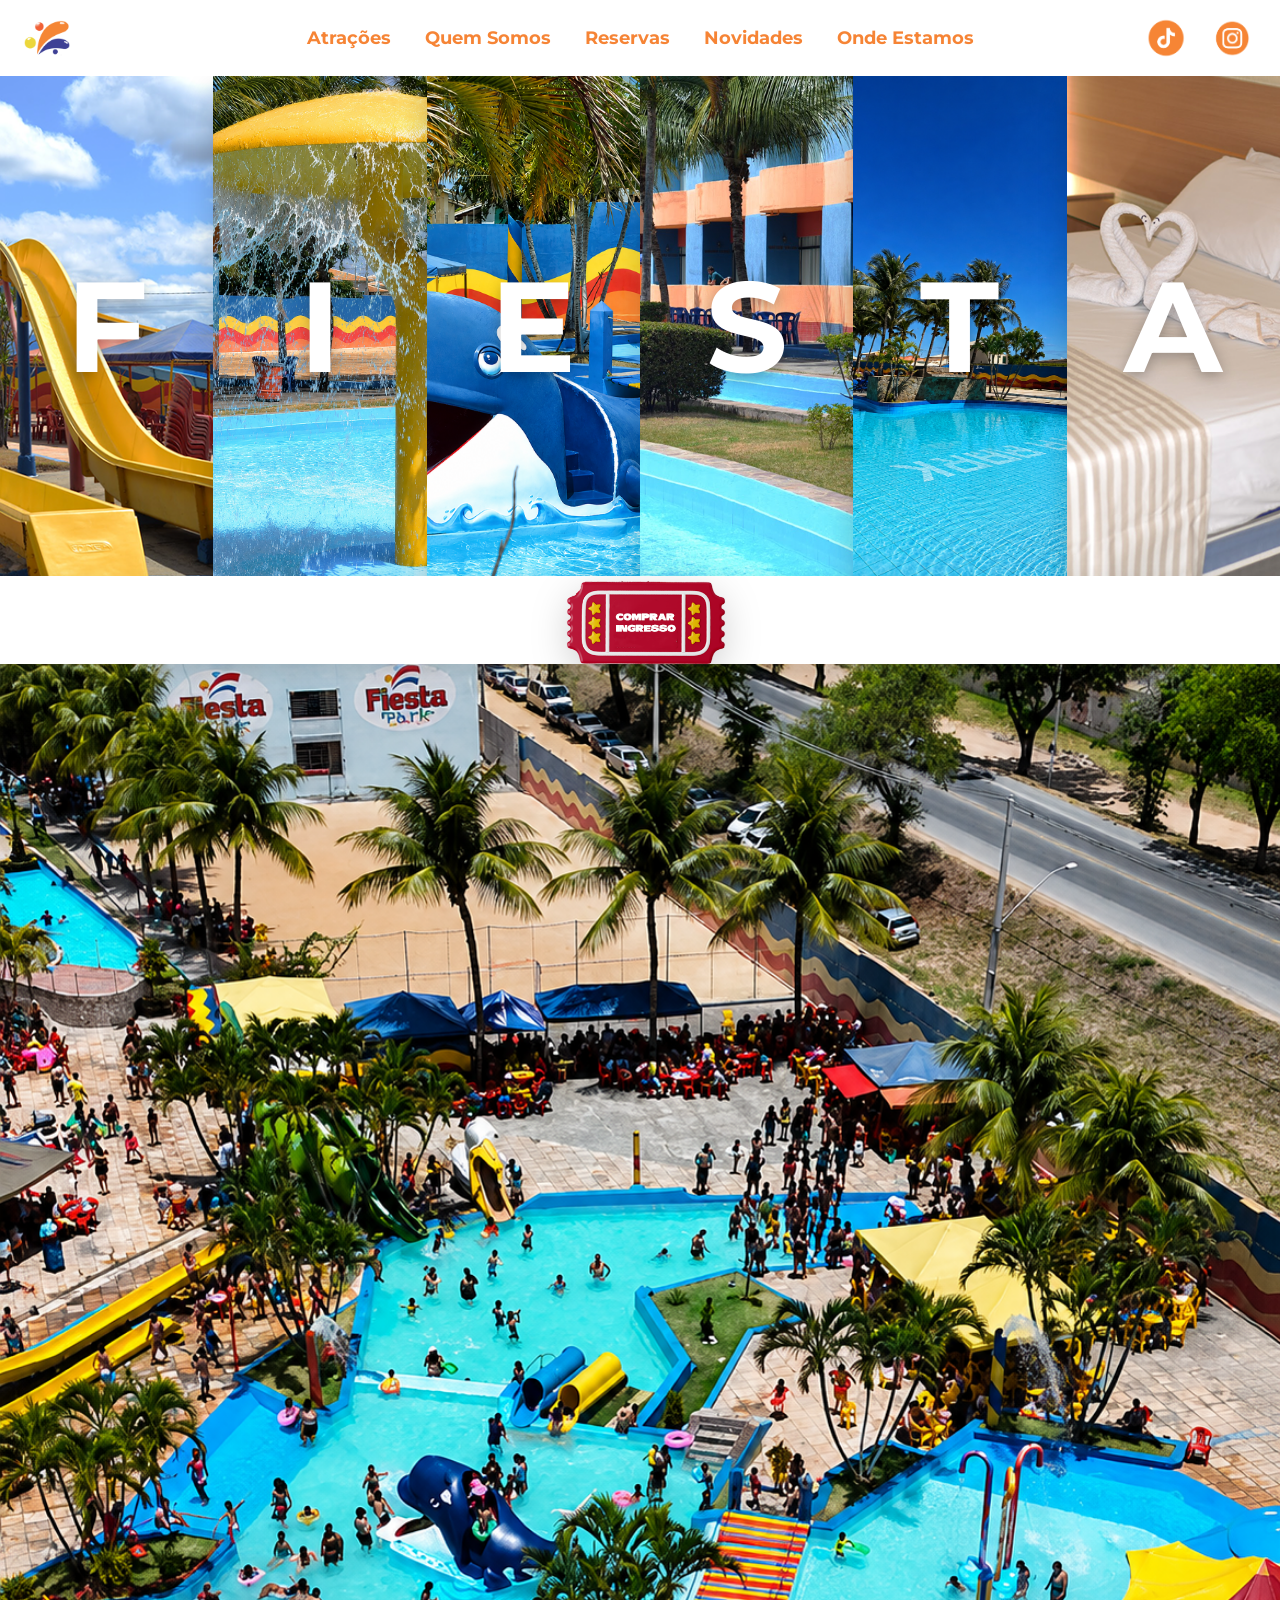
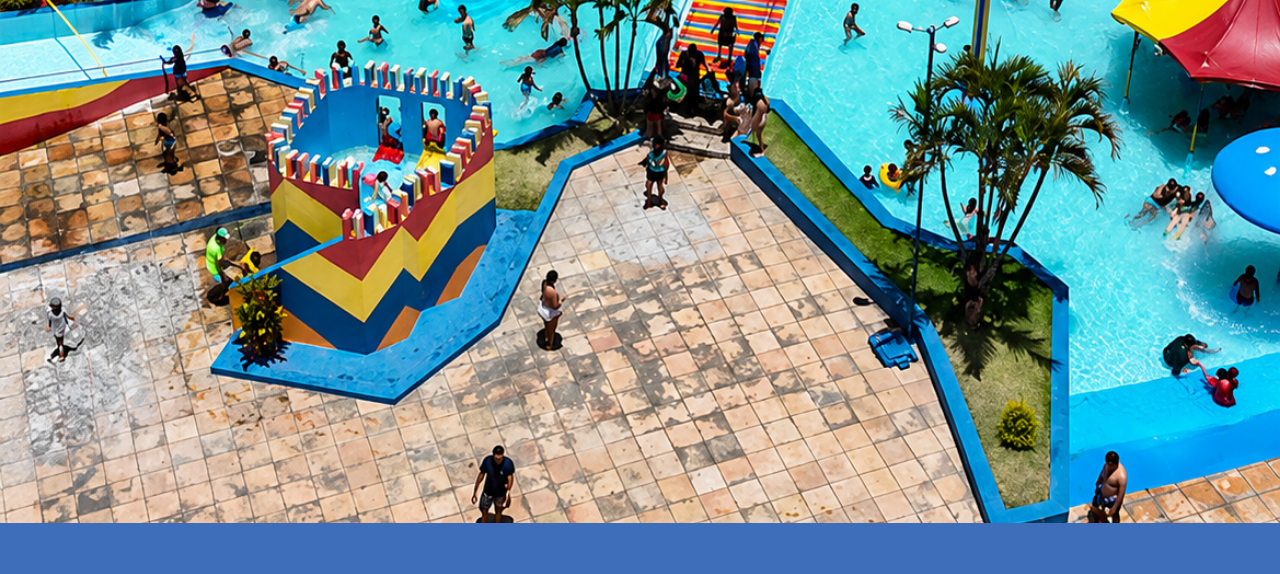
==== central/index.html @ 9ff5170f "up front" ====
<!DOCTYPE html>
<html lang="pt-BR">
<head>
  <meta charset="UTF-8">
  <meta name="viewport" content="width=device-width, initial-scale=1.0">
  <title>Central</title>
  <link rel="icon" href="assets/favicon.ico" type="image/x-icon">
  <link rel="stylesheet" href="style.css">
</head>
<body>
  <header class="site-header">
    <a href="#" class="site-header__logo-link" aria-label="Fiesta Park Hotel">
      <img src="assets/logo-header.webp" alt="Fiesta Park Hotel logo" class="site-header__logo">
    </a>
    <nav class="site-nav" aria-label="Navegação principal">
      <a href="#" class="site-nav__link">Atrações</a>
      <a href="#" class="site-nav__link">Quem Somos</a>
      <a href="#" class="site-nav__link">Reservas</a>
      <a href="#" class="site-nav__link">Novidades</a>
      <a href="#" class="site-nav__link">Onde Estamos</a>
    </nav>
    <div class="site-header__actions">
      <a href="#" class="site-header__social" aria-label="TikTok">
        <img src="assets/tiktok.webp" alt="" class="site-header__social-icon" aria-hidden="true">
      </a>
      <a href="#" class="site-header__social" aria-label="Instagram">
        <img src="assets/instagram.webp" alt="" class="site-header__social-icon" aria-hidden="true">
      </a>
    </div>
  </header>
  <section class="exib" aria-label="Exib">
    <div class="exib__viewer">
      <div class="exib__track">
        <div class="exib__item">
          <img src="assets/planner/escorrega.webp" alt="Escorrega do parque aquático" class="exib__image">
          <span class="exib__letter">F</span>
        </div>
        <div class="exib__item">
          <img src="assets/planner/guarda-chuva.webp" alt="Área com guarda-sol do Fiesta Park" class="exib__image">
          <span class="exib__letter">I</span>
        </div>
        <div class="exib__item">
          <img src="assets/planner/baleia.webp" alt="Atração infantil em formato de baleia" class="exib__image">
          <span class="exib__letter">E</span>
        </div>
        <div class="exib__item">
          <img src="assets/planner/piscina.webp" alt="Piscina do Fiesta Park" class="exib__image">
          <span class="exib__letter">S</span>
        </div>
        <div class="exib__item">
          <img src="assets/planner/piscina2.webp" alt="Outra área de piscina do Fiesta Park" class="exib__image">
          <span class="exib__letter">T</span>
        </div>
        <div class="exib__item">
          <img src="assets/planner/quarto.webp" alt="Quarto do Fiesta Park" class="exib__image">
          <span class="exib__letter">A</span>
        </div>
      </div>
    </div>
  </section>
  <div class="section-divider" aria-hidden="true">
    <img src="assets/ingresso.webp" alt="" class="section-divider__ticket">
  </div>
  <section class="blue-panel" aria-label="Painel visual">
    <div class="blue-panel__background"></div>
  </section>
</body>
</html>
---- central/style.css ----
@import url("https://fonts.googleapis.com/css2?family=Montserrat:wght@600;700&display=swap");

html {
  scrollbar-width: thin;
  scrollbar-color: rgba(255, 255, 255, 0.68) transparent;
}

html::-webkit-scrollbar {
  width: 10px;
}

html::-webkit-scrollbar-track {
  background: transparent;
}

html::-webkit-scrollbar-thumb {
  background: rgba(255, 255, 255, 0.68);
  border-radius: 999px;
  border: 2px solid transparent;
  background-clip: padding-box;
}

html::-webkit-scrollbar-thumb:hover {
  background: rgba(255, 255, 255, 0.84);
  background-clip: padding-box;
}

* {
  scrollbar-width: thin;
  scrollbar-color: rgba(255, 255, 255, 0.68) transparent;
}

body {
  margin: 0;
  min-height: 160vh;
  background-color: #3E6DBA;
}

.site-header {
  display: grid;
  grid-template-columns: 1fr auto 1fr;
  align-items: center;
  column-gap: 24px;
  width: 100%;
  height: 76px;
  padding: 0 24px;
  background-color: #FFFFFF;
  box-sizing: border-box;
}

.site-header__logo-link {
  display: inline-flex;
  align-items: center;
  justify-self: start;
  text-decoration: none;
  transition: transform 160ms ease, filter 160ms ease;
}

.site-header__logo {
  display: block;
  width: auto;
  height: 46px;
  transition: transform 160ms ease;
}

.site-header__logo-link:hover,
.site-header__logo-link:focus-visible {
  transform: translateY(-2px);
  filter: drop-shadow(0 6px 10px rgba(61, 64, 148, 0.18));
}

.site-header__logo-link:hover .site-header__logo,
.site-header__logo-link:focus-visible .site-header__logo {
  transform: scale(1.04);
}

.site-header__logo-link:active {
  transform: translateY(0) scale(0.98);
}

.site-header__logo-link:active .site-header__logo {
  transform: scale(0.97);
}

.site-nav {
  display: flex;
  align-items: center;
  gap: 34px;
  justify-content: center;
  justify-self: center;
}

.site-nav__link {
  position: relative;
  color: #F68435;
  font-family: "Montserrat", sans-serif;
  font-size: 18px;
  font-weight: 700;
  text-decoration: none;
  white-space: nowrap;
}

.site-nav__link::after {
  content: "";
  position: absolute;
  left: 0;
  bottom: -6px;
  width: 100%;
  height: 2px;
  background-color: #F68435;
  transform: scaleX(0);
  transform-origin: center;
  transition: transform 160ms ease;
}

.site-nav__link:hover::after,
.site-nav__link:focus-visible::after,
.site-nav__link:active::after {
  transform: scaleX(1);
}

.site-header__actions {
  display: flex;
  align-items: center;
  justify-self: end;
  gap: 12px;
  min-width: max-content;
}

.site-header__social {
  display: inline-flex;
  align-items: center;
  justify-content: center;
  width: 52px;
  height: 52px;
  text-decoration: none;
  transition: transform 160ms ease, filter 160ms ease;
}

.site-header__social-icon {
  display: block;
  width: 40px;
  height: 40px;
  object-fit: contain;
  transition: transform 160ms ease;
}

.site-header__social:hover,
.site-header__social:focus-visible {
  transform: translateY(-2px);
  filter: drop-shadow(0 6px 10px rgba(61, 64, 148, 0.18));
}

.site-header__social:hover .site-header__social-icon,
.site-header__social:focus-visible .site-header__social-icon {
  transform: scale(1.08);
}

.site-header__social:active {
  transform: translateY(0) scale(0.96);
}

.site-header__social:active .site-header__social-icon {
  transform: scale(0.94);
}

.exib {
  width: 100%;
  height: 500px;
  background-color: #F7D24A;
  padding: 0;
  box-sizing: border-box;
  display: grid;
  align-items: stretch;
}

.exib__viewer {
  width: 100%;
  height: 100%;
  margin: 0 auto;
  overflow: hidden;
}

.exib__track {
  display: grid;
  grid-template-columns: repeat(6, minmax(0, 1fr));
  gap: 0;
  height: 100%;
}

.exib__item {
  position: relative;
  width: 100%;
  height: 100%;
}

.exib__image {
  width: 100%;
  height: 100%;
  object-fit: cover;
  border-radius: 0;
  box-shadow: 0 14px 28px rgba(0, 0, 0, 0.18);
}

.exib__letter {
  position: absolute;
  inset: 0;
  display: grid;
  place-items: center;
  color: #FFFFFF;
  font-family: "Montserrat", sans-serif;
  font-size: clamp(84px, 10vw, 144px);
  font-weight: 700;
  line-height: 1;
  text-transform: uppercase;
  text-shadow: 0 4px 14px rgba(0, 0, 0, 0.28);
  pointer-events: none;
}

.section-divider {
  position: relative;
  display: flex;
  align-items: center;
  justify-content: center;
  width: 100%;
  height: 88px;
  background-color: #FFFFFF;
  box-shadow: 0 10px 22px rgba(0, 0, 0, 0.12);
  overflow: visible;
}

.section-divider__ticket {
  display: block;
  width: auto;
  height: 132px;
  object-fit: contain;
  filter: drop-shadow(0 10px 18px rgba(0, 0, 0, 0.18));
  pointer-events: none;
}

.blue-panel {
  width: 100%;
  min-height: max(980px, calc(100vw * 1.18));
  background-color: #3E6DBA;
  box-sizing: border-box;
}

.blue-panel__background {
  min-height: max(946px, calc(100vw * 1.14));
  background-image: url("assets/background.webp");
  background-position: center top;
  background-repeat: no-repeat;
  background-size: 100% auto;
  background-color: #3E6DBA;
}
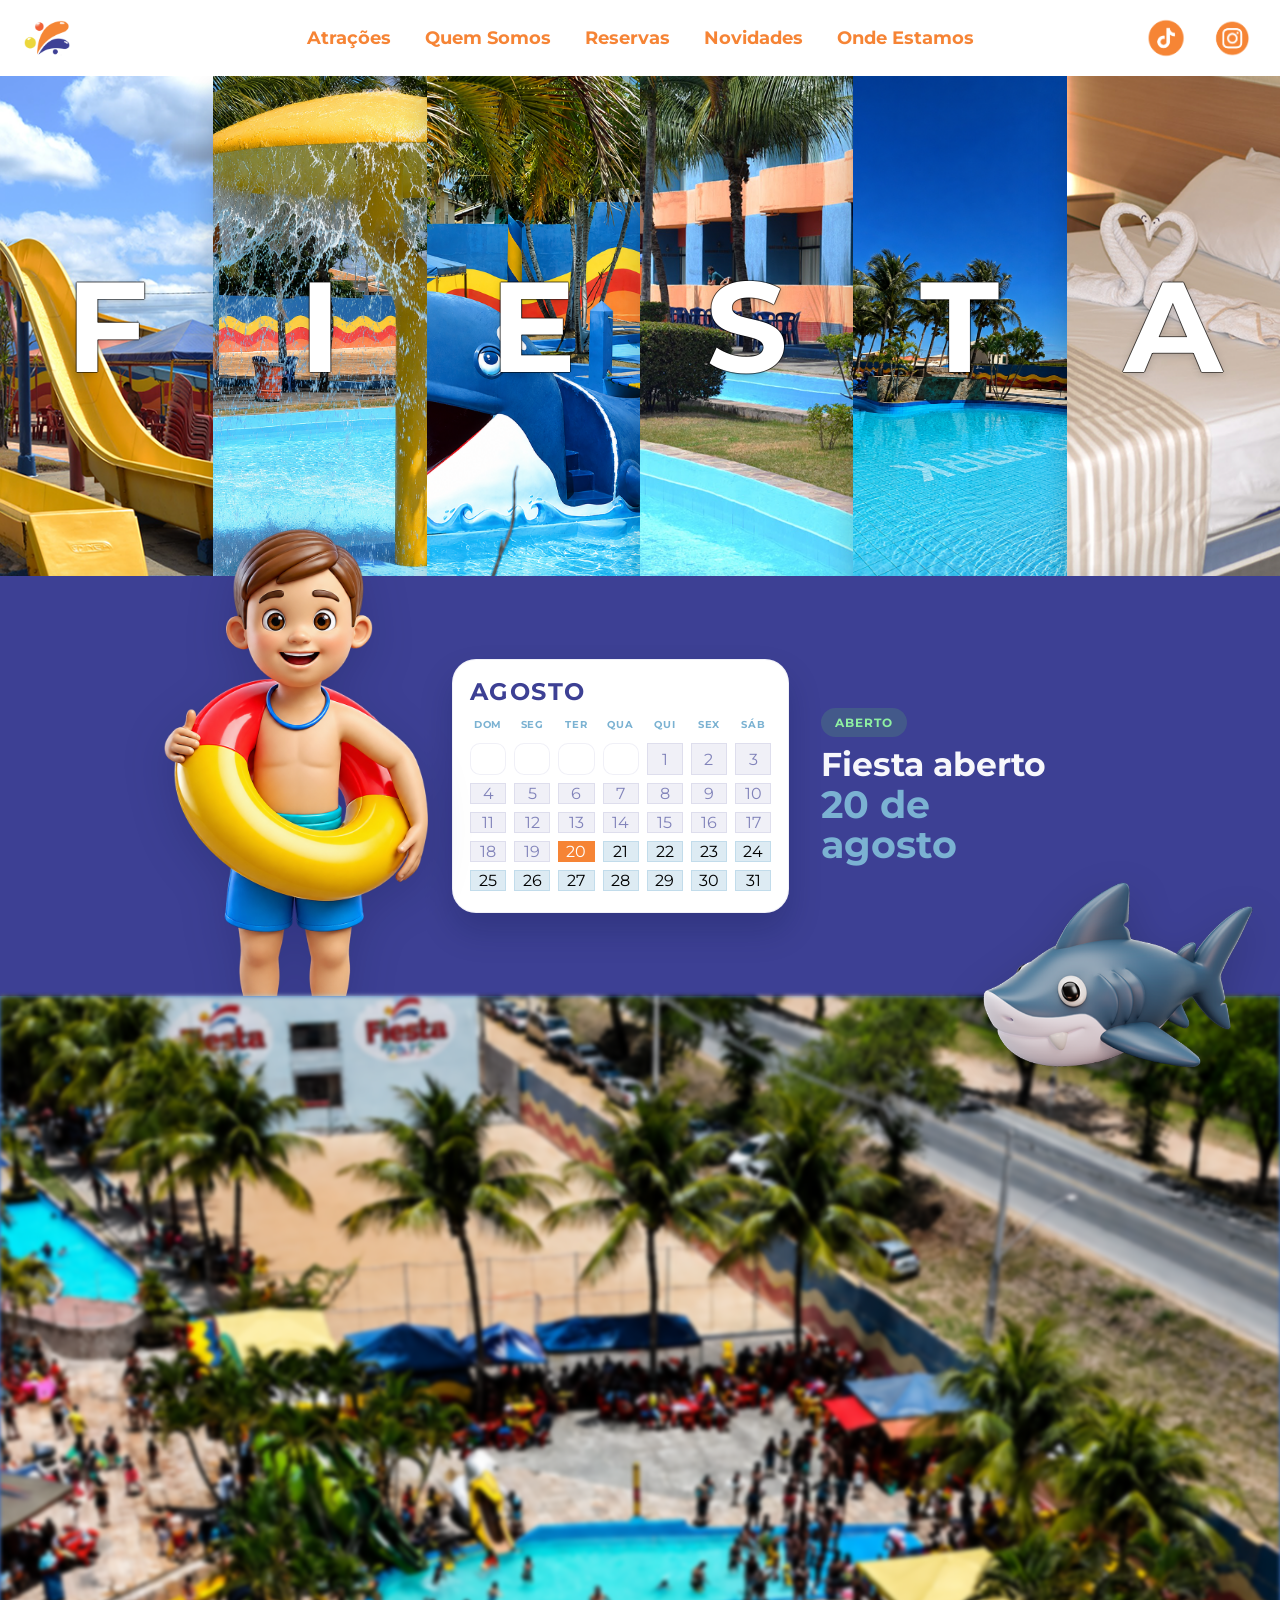
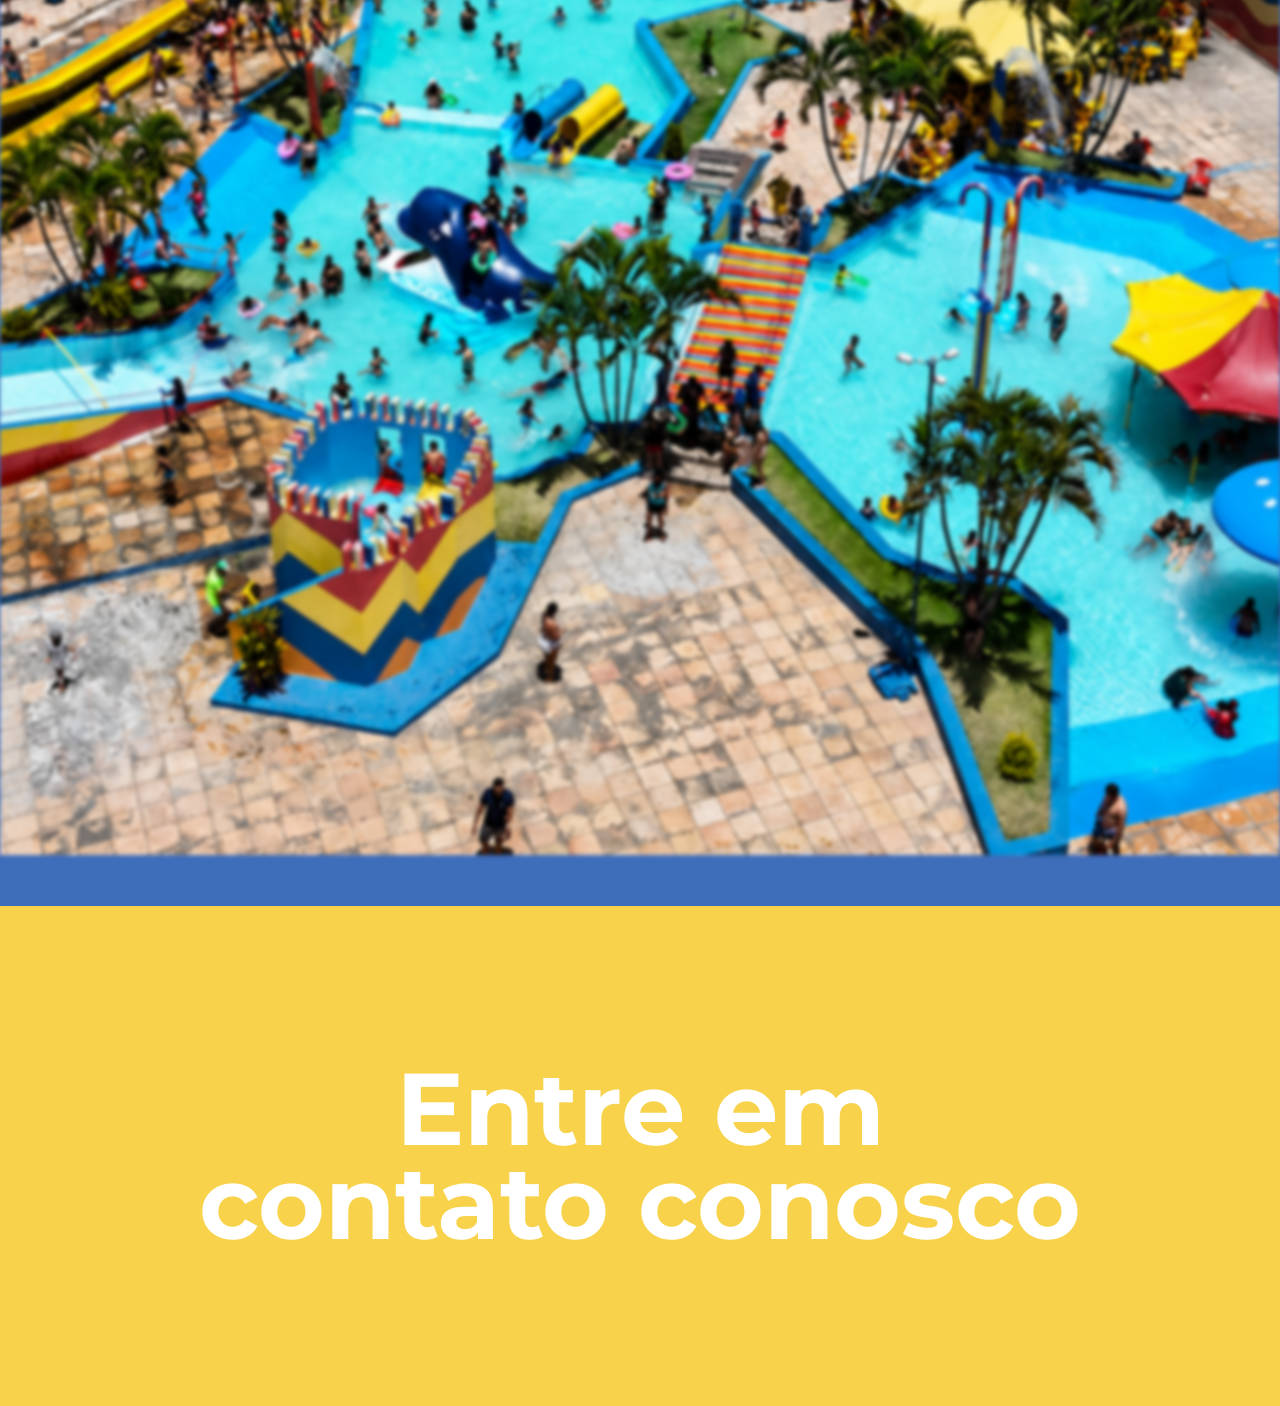
==== commit 9bacc4aa: "up front" ====
--- a/central/index.html
+++ b/central/index.html
@@ -4,13 +4,13 @@
   <meta charset="UTF-8">
   <meta name="viewport" content="width=device-width, initial-scale=1.0">
   <title>Central</title>
-  <link rel="icon" href="assets/favicon.ico" type="image/x-icon">
-  <link rel="stylesheet" href="style.css">
+  <link rel="icon" href="assets/shared/favicon.ico" type="image/x-icon">
+  <link rel="stylesheet" href="styles/index.css">
 </head>
 <body>
   <header class="site-header">
     <a href="#" class="site-header__logo-link" aria-label="Fiesta Park Hotel">
-      <img src="assets/logo-header.webp" alt="Fiesta Park Hotel logo" class="site-header__logo">
+      <img src="assets/header/logo-header.webp" alt="Fiesta Park Hotel logo" class="site-header__logo">
     </a>
     <nav class="site-nav" aria-label="Navegação principal">
       <a href="#" class="site-nav__link">Atrações</a>
@@ -21,10 +21,10 @@
     </nav>
     <div class="site-header__actions">
       <a href="#" class="site-header__social" aria-label="TikTok">
-        <img src="assets/tiktok.webp" alt="" class="site-header__social-icon" aria-hidden="true">
+        <img src="assets/header/tiktok.webp" alt="" class="site-header__social-icon" aria-hidden="true">
       </a>
       <a href="#" class="site-header__social" aria-label="Instagram">
-        <img src="assets/instagram.webp" alt="" class="site-header__social-icon" aria-hidden="true">
+        <img src="assets/header/instagram.webp" alt="" class="site-header__social-icon" aria-hidden="true">
       </a>
     </div>
   </header>
@@ -32,37 +32,107 @@
     <div class="exib__viewer">
       <div class="exib__track">
         <div class="exib__item">
-          <img src="assets/planner/escorrega.webp" alt="Escorrega do parque aquático" class="exib__image">
+          <img src="assets/top-showcase/planner/escorrega.webp" alt="Escorrega do parque aquático" class="exib__image">
           <span class="exib__letter">F</span>
         </div>
         <div class="exib__item">
-          <img src="assets/planner/guarda-chuva.webp" alt="Área com guarda-sol do Fiesta Park" class="exib__image">
+          <img src="assets/top-showcase/planner/guarda-chuva.webp" alt="Área com guarda-sol do Fiesta Park" class="exib__image">
           <span class="exib__letter">I</span>
         </div>
         <div class="exib__item">
-          <img src="assets/planner/baleia.webp" alt="Atração infantil em formato de baleia" class="exib__image">
+          <img src="assets/top-showcase/planner/baleia.webp" alt="Atração infantil em formato de baleia" class="exib__image">
           <span class="exib__letter">E</span>
         </div>
         <div class="exib__item">
-          <img src="assets/planner/piscina.webp" alt="Piscina do Fiesta Park" class="exib__image">
+          <img src="assets/top-showcase/planner/piscina.webp" alt="Piscina do Fiesta Park" class="exib__image">
           <span class="exib__letter">S</span>
         </div>
         <div class="exib__item">
-          <img src="assets/planner/piscina2.webp" alt="Outra área de piscina do Fiesta Park" class="exib__image">
+          <img src="assets/top-showcase/planner/piscina2.webp" alt="Outra área de piscina do Fiesta Park" class="exib__image">
           <span class="exib__letter">T</span>
         </div>
         <div class="exib__item">
-          <img src="assets/planner/quarto.webp" alt="Quarto do Fiesta Park" class="exib__image">
+          <img src="assets/top-showcase/planner/quarto.webp" alt="Quarto do Fiesta Park" class="exib__image">
           <span class="exib__letter">A</span>
         </div>
       </div>
     </div>
   </section>
-  <div class="section-divider" aria-hidden="true">
-    <img src="assets/ingresso.webp" alt="" class="section-divider__ticket">
+  <div class="section-divider" aria-label="Agenda de dias abertos de agosto">
+    <div class="section-divider__content">
+      <section class="section-divider__calendar">
+        <img
+          src="assets/calendar-status/menino-boia.webp"
+          alt=""
+          class="section-divider__kid"
+          aria-hidden="true"
+          data-kid-open-src="assets/calendar-status/menino-boia.webp"
+          data-kid-closed-src="assets/calendar-status/menino-boia-triste.png"
+        >
+        <h2 class="section-divider__calendar-title">AGOSTO</h2>
+        <div class="section-divider__calendar-weekdays" aria-hidden="true">
+          <span>DOM</span>
+          <span>SEG</span>
+          <span>TER</span>
+          <span>QUA</span>
+          <span>QUI</span>
+          <span>SEX</span>
+          <span>SÁB</span>
+        </div>
+        <div class="section-divider__calendar-days" role="list" aria-label="Datas disponíveis em agosto">
+          <span class="is-empty" aria-hidden="true"></span>
+          <span class="is-empty" aria-hidden="true"></span>
+          <span class="is-empty" aria-hidden="true"></span>
+          <span class="is-empty" aria-hidden="true"></span>
+          <button type="button" class="calendar-day is-open" data-day="1" data-date-label="1 de agosto">1</button>
+          <button type="button" class="calendar-day is-open" data-day="2" data-date-label="2 de agosto">2</button>
+          <button type="button" class="calendar-day is-open" data-day="3" data-date-label="3 de agosto">3</button>
+          <button type="button" class="calendar-day is-open" data-day="4" data-date-label="4 de agosto">4</button>
+          <button type="button" class="calendar-day is-open" data-day="5" data-date-label="5 de agosto">5</button>
+          <button type="button" class="calendar-day is-open" data-day="6" data-date-label="6 de agosto">6</button>
+          <button type="button" class="calendar-day is-open" data-day="7" data-date-label="7 de agosto">7</button>
+          <button type="button" class="calendar-day is-open" data-day="8" data-date-label="8 de agosto">8</button>
+          <button type="button" class="calendar-day is-open" data-day="9" data-date-label="9 de agosto">9</button>
+          <button type="button" class="calendar-day is-open" data-day="10" data-date-label="10 de agosto">10</button>
+          <button type="button" class="calendar-day is-open" data-day="11" data-date-label="11 de agosto">11</button>
+          <button type="button" class="calendar-day is-open" data-day="12" data-date-label="12 de agosto">12</button>
+          <button type="button" class="calendar-day is-open" data-day="13" data-date-label="13 de agosto">13</button>
+          <button type="button" class="calendar-day is-open" data-day="14" data-date-label="14 de agosto">14</button>
+          <button type="button" class="calendar-day is-open" data-day="15" data-date-label="15 de agosto">15</button>
+          <button type="button" class="calendar-day is-open" data-day="16" data-date-label="16 de agosto">16</button>
+          <button type="button" class="calendar-day is-open" data-day="17" data-date-label="17 de agosto">17</button>
+          <button type="button" class="calendar-day is-open" data-day="18" data-date-label="18 de agosto">18</button>
+          <button type="button" class="calendar-day is-open" data-day="19" data-date-label="19 de agosto">19</button>
+          <button type="button" class="calendar-day is-open is-selected" data-day="20" data-date-label="20 de agosto" aria-pressed="true">20</button>
+          <button type="button" class="calendar-day is-open" data-day="21" data-date-label="21 de agosto">21</button>
+          <button type="button" class="calendar-day is-open" data-day="22" data-date-label="22 de agosto">22</button>
+          <button type="button" class="calendar-day is-open" data-day="23" data-date-label="23 de agosto">23</button>
+          <button type="button" class="calendar-day is-open" data-day="24" data-date-label="24 de agosto">24</button>
+          <button type="button" class="calendar-day is-open" data-day="25" data-date-label="25 de agosto">25</button>
+          <button type="button" class="calendar-day is-open" data-day="26" data-date-label="26 de agosto">26</button>
+          <button type="button" class="calendar-day is-open" data-day="27" data-date-label="27 de agosto">27</button>
+          <button type="button" class="calendar-day is-open" data-day="28" data-date-label="28 de agosto">28</button>
+          <button type="button" class="calendar-day is-open" data-day="29" data-date-label="29 de agosto">29</button>
+          <button type="button" class="calendar-day is-open" data-day="30" data-date-label="30 de agosto">30</button>
+          <button type="button" class="calendar-day is-open" data-day="31" data-date-label="31 de agosto">31</button>
+        </div>
+      </section>
+      <aside class="section-divider__status" aria-label="Status de funcionamento">
+        <span class="section-divider__status-kicker">Hoje</span>
+        <p class="section-divider__status-text">
+          <span>Fiesta aberto</span>
+          <strong data-status-date>20 de agosto</strong>
+        </p>
+      </aside>
+    </div>
   </div>
   <section class="blue-panel" aria-label="Painel visual">
+    <img src="assets/blue-panel/tubarao.webp" alt="" class="blue-panel__shark" aria-hidden="true">
     <div class="blue-panel__background"></div>
   </section>
+  <section class="yellow-panel" aria-label="Contato">
+    <h2 class="yellow-panel__title">Entre em contato conosco</h2>
+  </section>
+  <script src="scripts/calendar-status.js"></script>
 </body>
 </html>
--- a/central/styles/index.css
+++ b/central/styles/index.css
@@ -0,0 +1,5 @@
+@import "./base.css";
+@import "./header.css";
+@import "./top-showcase.css";
+@import "./calendar-status.css";
+@import "./panels.css";
